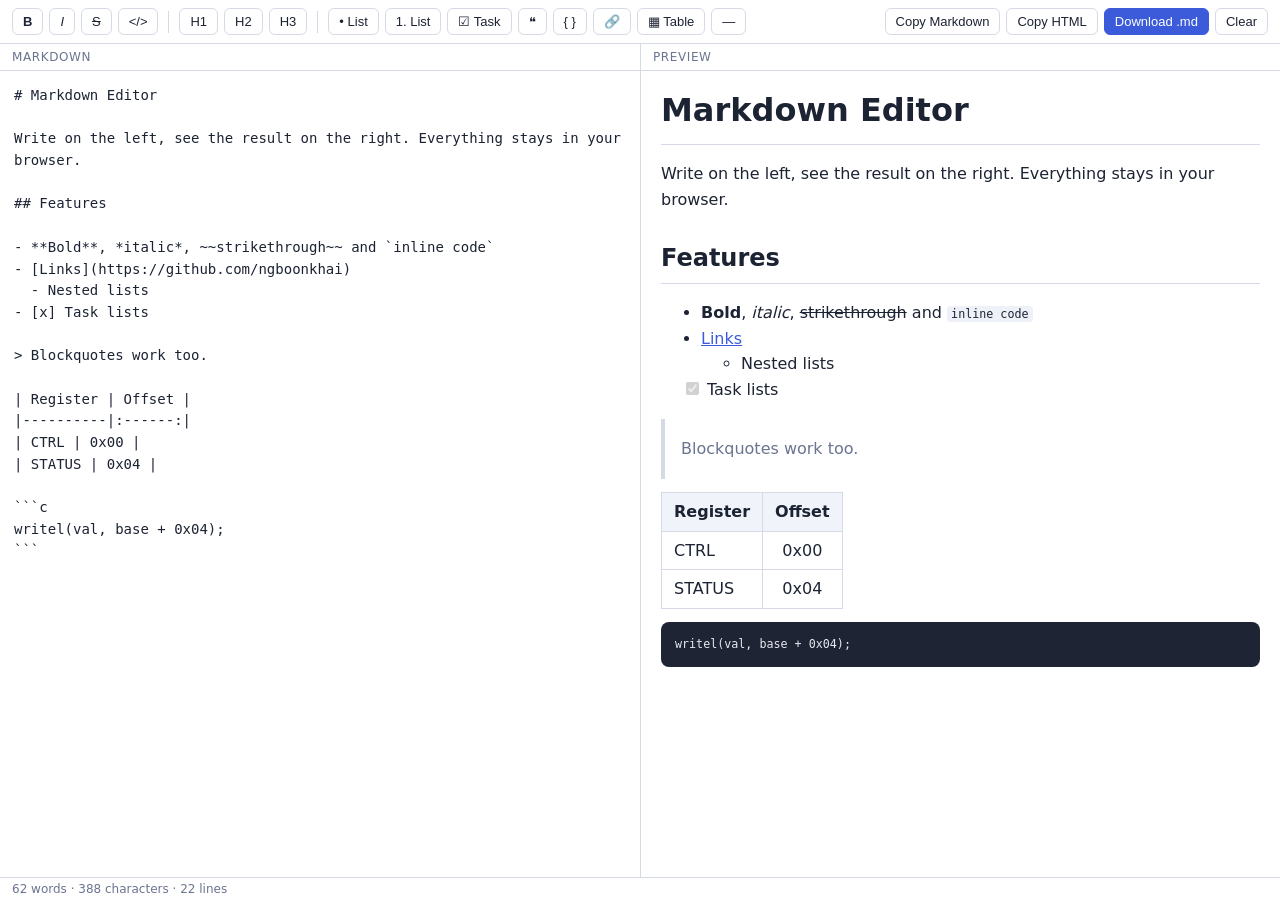
==== tools/markdown-editor/index.html @ b9c4b556 "Add Markdown Editor tool Add a browser-based Markdown editor with live preview as a new tool in the " ====
<!--
  MIT License
  Copyright (c) 2025 ngboonkhai
-->
<!DOCTYPE html>
<html lang="en">
<head>
<meta charset="UTF-8">
<meta name="viewport" content="width=device-width, initial-scale=1.0">
<title>Markdown Editor</title>
<style>
  :root { --bg:#f4f6fb; --panel:#fff; --border:#d5dae6; --accent:#3b5bdb; --text:#1c2333; --muted:#6b7490; }
  * { box-sizing: border-box; }
  html, body { height: 100%; margin: 0; }
  body { display: flex; flex-direction: column; background: var(--bg); color: var(--text);
         font-family: system-ui, -apple-system, "Segoe UI", Roboto, sans-serif; }
  .toolbar { display: flex; flex-wrap: wrap; gap: 6px; align-items: center; padding: 8px 12px;
             background: var(--panel); border-bottom: 1px solid var(--border); }
  .toolbar button { padding: 5px 10px; border: 1px solid var(--border); background: #fff; color: var(--text);
                    border-radius: 6px; cursor: pointer; font-size: 13px; }
  .toolbar button:hover { border-color: var(--accent); color: var(--accent); }
  .toolbar .sep { width: 1px; height: 22px; background: var(--border); margin: 0 4px; }
  .toolbar .spacer { flex: 1; }
  .toolbar .primary { background: var(--accent); color: #fff; border-color: var(--accent); }
  .toolbar .primary:hover { color: #fff; opacity: .9; }
  .panes { flex: 1; display: grid; grid-template-columns: 1fr 1fr; min-height: 0; }
  .pane { display: flex; flex-direction: column; min-height: 0; min-width: 0; }
  .pane + .pane { border-left: 1px solid var(--border); }
  .pane-title { padding: 6px 12px; font-size: 12px; text-transform: uppercase; letter-spacing: .05em;
                color: var(--muted); background: var(--panel); border-bottom: 1px solid var(--border); }
  textarea { flex: 1; width: 100%; border: 0; resize: none; padding: 14px; outline: none;
             font: 14px/1.55 ui-monospace, SFMono-Regular, Menlo, Consolas, monospace; background: #fff; color: var(--text);
             tab-size: 2; }
  #preview { flex: 1; overflow: auto; padding: 14px 20px; background: #fff; line-height: 1.6; overflow-wrap: anywhere; }
  #preview h1, #preview h2 { border-bottom: 1px solid var(--border); padding-bottom: .25em; }
  #preview h1, #preview h2, #preview h3, #preview h4, #preview h5, #preview h6 { margin: 1.1em 0 .5em; }
  #preview > :first-child { margin-top: 0; }
  #preview code { background: #eef1f8; padding: .1em .35em; border-radius: 4px; font-size: .9em; }
  #preview pre { background: #1e2433; color: #e6e9f2; padding: 12px 14px; border-radius: 8px; overflow: auto; }
  #preview pre code { background: none; padding: 0; color: inherit; }
  #preview blockquote { margin: .8em 0; padding: .1em 1em; border-left: 4px solid var(--border); color: var(--muted); }
  #preview table { border-collapse: collapse; margin: .8em 0; }
  #preview th, #preview td { border: 1px solid var(--border); padding: 6px 12px; }
  #preview th { background: #f0f3fa; }
  #preview img { max-width: 100%; }
  #preview hr { border: 0; border-top: 1px solid var(--border); margin: 1.2em 0; }
  #preview a { color: var(--accent); }
  #preview li.task { list-style: none; margin-left: -1.2em; }
  .status { padding: 4px 12px; font-size: 12px; color: var(--muted); background: var(--panel); border-top: 1px solid var(--border); }
  @media (max-width: 720px) {
    .panes { grid-template-columns: 1fr; grid-template-rows: 1fr 1fr; }
    .pane + .pane { border-left: 0; border-top: 1px solid var(--border); }
  }
</style>
</head>
<body>

<div class="toolbar">
  <button data-act="bold" title="Bold (Ctrl+B)"><b>B</b></button>
  <button data-act="italic" title="Italic (Ctrl+I)"><i>I</i></button>
  <button data-act="strike" title="Strikethrough"><s>S</s></button>
  <button data-act="code" title="Inline code">&lt;/&gt;</button>
  <span class="sep"></span>
  <button data-act="h1" title="Heading 1">H1</button>
  <button data-act="h2" title="Heading 2">H2</button>
  <button data-act="h3" title="Heading 3">H3</button>
  <span class="sep"></span>
  <button data-act="ul" title="Bullet list">• List</button>
  <button data-act="ol" title="Numbered list">1. List</button>
  <button data-act="task" title="Task list">☑ Task</button>
  <button data-act="quote" title="Quote">❝</button>
  <button data-act="codeblock" title="Code block">{ }</button>
  <button data-act="link" title="Link (Ctrl+K)">🔗</button>
  <button data-act="table" title="Insert table">▦ Table</button>
  <button data-act="hr" title="Horizontal rule">―</button>
  <span class="spacer"></span>
  <button id="copyMd">Copy Markdown</button>
  <button id="copyHtml">Copy HTML</button>
  <button id="download" class="primary">Download .md</button>
  <button id="clear">Clear</button>
</div>

<div class="panes">
  <div class="pane">
    <div class="pane-title">Markdown</div>
    <textarea id="editor" spellcheck="false" placeholder="Type or paste Markdown here…"></textarea>
  </div>
  <div class="pane">
    <div class="pane-title">Preview</div>
    <div id="preview"></div>
  </div>
</div>
<div class="status" id="status"></div>

<script>
(function () {
  const editor = document.getElementById('editor');
  const preview = document.getElementById('preview');
  const statusEl = document.getElementById('status');
  const STORE = 'mdEditorContent';

  const SAMPLE = [
    '# Markdown Editor', '',
    'Write on the left, see the result on the right. Everything stays in your browser.', '',
    '## Features', '',
    '- **Bold**, *italic*, ~~strikethrough~~ and `inline code`',
    '- [Links](https://github.com/ngboonkhai)',
    '  - Nested lists',
    '- [x] Task lists', '',
    '> Blockquotes work too.', '',
    '| Register | Offset |', '|----------|:------:|', '| CTRL | 0x00 |', '| STATUS | 0x04 |', '',
    '```c', 'writel(val, base + 0x04);', '```', ''
  ].join('\n');

  const esc = s => s.replace(/&/g, '&amp;').replace(/</g, '&lt;').replace(/>/g, '&gt;').replace(/"/g, '&quot;');
  const safeUrl = u => /^\s*(javascript|data|vbscript):/i.test(u) ? '#' : u;

  // Inline formatting: code spans are stashed first so their contents are not parsed.
  function inline(text) {
    const stash = [];
    text = text.replace(/(`+)([\s\S]*?[^`])\1(?!`)/g, (_, __, code) => {
      stash.push('<code>' + esc(code.trim()) + '</code>');
      return '\u0000' + (stash.length - 1) + '\u0000';
    });
    text = esc(text);
    text = text
      .replace(/!\[([^\]]*)\]\(([^)\s]+)(?:\s+&quot;(.*?)&quot;)?\)/g,
        (_, alt, src, t) => '<img src="' + safeUrl(src) + '" alt="' + alt + '"' + (t ? ' title="' + t + '"' : '') + '>')
      .replace(/\[([^\]]+)\]\(([^)\s]+)(?:\s+&quot;(.*?)&quot;)?\)/g,
        (_, label, href, t) => '<a href="' + safeUrl(href) + '" target="_blank" rel="noopener"' + (t ? ' title="' + t + '"' : '') + '>' + label + '</a>')
      .replace(/(^|[\s(])(https?:\/\/[^\s<)]+)/g, '$1<a href="$2" target="_blank" rel="noopener">$2</a>')
      .replace(/\*\*\*(.+?)\*\*\*/g, '<strong><em>$1</em></strong>')
      .replace(/\*\*(.+?)\*\*|__(.+?)__/g, (_, a, b) => '<strong>' + (a || b) + '</strong>')
      .replace(/\*(?!\s)(.+?)\*|(^|\W)_(?!\s)(.+?)_(?=\W|$)/g, (m, a, pre, b) => a ? '<em>' + a + '</em>' : pre + '<em>' + b + '</em>')
      .replace(/~~(.+?)~~/g, '<del>$1</del>')
      .replace(/ {2,}\n/g, '<br>\n');
    return text.replace(/\u0000(\d+)\u0000/g, (_, i) => stash[+i]);
  }

  const isBlockStart = l =>
    /^(#{1,6}\s|>|\s*([-*+]|\d+\.)\s|```|\s*([-*_]\s*){3,}$)/.test(l);

  function splitRow(row) {
    return row.trim().replace(/^\||\|$/g, '').split('|').map(c => c.trim());
  }

  function render(md) {
    const lines = md.replace(/\r\n?/g, '\n').split('\n');
    const out = [];
    let i = 0;

    function list(indent) {
      const first = lines[i].match(/^(\s*)([-*+]|\d+\.)\s+/);
      const ordered = /\d/.test(first[2]);
      let html = ordered ? '<ol>' : '<ul>';
      while (i < lines.length) {
        const m = lines[i].match(/^(\s*)([-*+]|\d+\.)\s+(.*)$/);
        if (!m) break;
        const ind = m[1].replace(/\t/g, '  ').length;
        if (ind < indent) break;
        if (ind > indent) { html = html.replace(/<\/li>$/, '') + list(ind) + '</li>'; continue; }
        let body = m[3];
        let cls = '';
        const t = body.match(/^\[([ xX])\]\s+(.*)$/);
        if (t) {
          cls = ' class="task"';
          body = '<input type="checkbox" disabled' + (t[1] !== ' ' ? ' checked' : '') + '> ' + inline(t[2]);
        } else body = inline(body);
        html += '<li' + cls + '>' + body + '</li>';
        i++;
      }
      return html + (ordered ? '</ol>' : '</ul>');
    }

    while (i < lines.length) {
      const line = lines[i];
      if (!line.trim()) { i++; continue; }

      const fence = line.match(/^```\s*([\w+-]*)/);
      if (fence) {
        const buf = [];
        i++;
        while (i < lines.length && !/^```\s*$/.test(lines[i])) buf.push(lines[i++]);
        i++;
        out.push('<pre><code' + (fence[1] ? ' class="language-' + esc(fence[1]) + '"' : '') + '>' + esc(buf.join('\n')) + '</code></pre>');
        continue;
      }
      const h = line.match(/^(#{1,6})\s+(.*?)\s*#*\s*$/);
      if (h) { out.push('<h' + h[1].length + '>' + inline(h[2]) + '</h' + h[1].length + '>'); i++; continue; }
      if (/^\s*([-*_]\s*){3,}$/.test(line)) { out.push('<hr>'); i++; continue; }
      if (/^>/.test(line)) {
        const buf = [];
        while (i < lines.length && /^>/.test(lines[i])) buf.push(lines[i++].replace(/^>\s?/, ''));
        out.push('<blockquote>' + render(buf.join('\n')) + '</blockquote>');
        continue;
      }
      if (/^\s*([-*+]|\d+\.)\s+/.test(line)) {
        out.push(list(line.match(/^(\s*)/)[1].replace(/\t/g, '  ').length));
        continue;
      }
      if (line.includes('|') && i + 1 < lines.length && /^\s*\|?\s*:?-+:?\s*(\|\s*:?-+:?\s*)*\|?\s*$/.test(lines[i + 1])) {
        const head = splitRow(line);
        const aligns = splitRow(lines[i + 1]).map(c => c.startsWith(':') && c.endsWith(':') ? 'center' : c.endsWith(':') ? 'right' : c.startsWith(':') ? 'left' : '');
        const al = n => aligns[n] ? ' style="text-align:' + aligns[n] + '"' : '';
        let t = '<table><thead><tr>' + head.map((c, n) => '<th' + al(n) + '>' + inline(c) + '</th>').join('') + '</tr></thead><tbody>';
        i += 2;
        while (i < lines.length && lines[i].trim() && lines[i].includes('|')) {
          t += '<tr>' + splitRow(lines[i++]).map((c, n) => '<td' + al(n) + '>' + inline(c) + '</td>').join('') + '</tr>';
        }
        out.push(t + '</tbody></table>');
        continue;
      }
      const buf = [];
      while (i < lines.length && lines[i].trim() && !(buf.length && isBlockStart(lines[i]))) buf.push(lines[i++]);
      out.push('<p>' + inline(buf.join('\n')) + '</p>');
    }
    return out.join('\n');
  }

  function update() {
    const md = editor.value;
    preview.innerHTML = render(md);
    const words = (md.trim().match(/\S+/g) || []).length;
    statusEl.textContent = words + ' words · ' + md.length + ' characters · ' + (md ? md.split('\n').length : 0) + ' lines';
    try { localStorage.setItem(STORE, md); } catch (e) { /* storage unavailable */ }
  }

  // ── Editing helpers ──
  function wrap(before, after, placeholder) {
    const s = editor.selectionStart, e = editor.selectionEnd;
    const sel = editor.value.slice(s, e) || placeholder;
    editor.setRangeText(before + sel + after, s, e, 'end');
    editor.setSelectionRange(s + before.length, s + before.length + sel.length);
  }

  function prefixLines(fn) {
    const v = editor.value;
    const s = v.lastIndexOf('\n', editor.selectionStart - 1) + 1;
    let e = v.indexOf('\n', editor.selectionEnd);
    if (e === -1) e = v.length;
    const block = v.slice(s, e).split('\n').map(fn).join('\n');
    editor.setRangeText(block, s, e, 'select');
  }

  const actions = {
    bold: () => wrap('**', '**', 'bold text'),
    italic: () => wrap('*', '*', 'italic text'),
    strike: () => wrap('~~', '~~', 'text'),
    code: () => wrap('`', '`', 'code'),
    h1: () => prefixLines(l => '# ' + l.replace(/^#+\s*/, '')),
    h2: () => prefixLines(l => '## ' + l.replace(/^#+\s*/, '')),
    h3: () => prefixLines(l => '### ' + l.replace(/^#+\s*/, '')),
    ul: () => prefixLines(l => '- ' + l),
    ol: () => { let n = 0; prefixLines(l => (++n) + '. ' + l); },
    task: () => prefixLines(l => '- [ ] ' + l),
    quote: () => prefixLines(l => '> ' + l),
    codeblock: () => wrap('```\n', '\n```', 'code'),
    link: () => wrap('[', '](https://)', 'link text'),
    hr: () => wrap('\n\n---\n\n', '', ''),
    table: () => wrap('\n| Column 1 | Column 2 |\n|----------|----------|\n| Cell     | Cell     |\n', '', '')
  };

  function flash(btn, text) {
    const old = btn.textContent;
    btn.textContent = text;
    setTimeout(() => { btn.textContent = old; }, 1200);
  }

  async function copy(text, btn) {
    try { await navigator.clipboard.writeText(text); }
    catch (e) {
      const ta = document.createElement('textarea');
      ta.value = text; document.body.appendChild(ta); ta.select();
      document.execCommand('copy'); ta.remove();
    }
    flash(btn, 'Copied ✓');
  }

  document.querySelector('.toolbar').addEventListener('click', e => {
    const b = e.target.closest('button[data-act]');
    if (!b) return;
    actions[b.dataset.act]();
    editor.focus();
    update();
  });

  document.getElementById('copyMd').addEventListener('click', e => copy(editor.value, e.currentTarget));
  document.getElementById('copyHtml').addEventListener('click', e => copy(preview.innerHTML, e.currentTarget));
  document.getElementById('clear').addEventListener('click', () => {
    if (editor.value && !confirm('Clear all content?')) return;
    editor.value = ''; update(); editor.focus();
  });
  document.getElementById('download').addEventListener('click', () => {
    const url = URL.createObjectURL(new Blob([editor.value], { type: 'text/markdown' }));
    const a = document.createElement('a');
    a.href = url; a.download = 'document.md';
    document.body.appendChild(a); a.click(); a.remove();
    URL.revokeObjectURL(url);
  });

  editor.addEventListener('input', update);
  editor.addEventListener('keydown', e => {
    if ((e.ctrlKey || e.metaKey) && !e.shiftKey && !e.altKey) {
      const map = { b: 'bold', i: 'italic', k: 'link' };
      if (map[e.key.toLowerCase()]) { e.preventDefault(); actions[map[e.key.toLowerCase()]](); update(); }
    } else if (e.key === 'Tab') {
      e.preventDefault();
      editor.setRangeText('  ', editor.selectionStart, editor.selectionEnd, 'end');
      update();
    }
  });

  let saved = null;
  try { saved = localStorage.getItem(STORE); } catch (e) { /* ignore */ }
  editor.value = saved !== null ? saved : SAMPLE;
  update();
})();
</script>
</body>
</html>
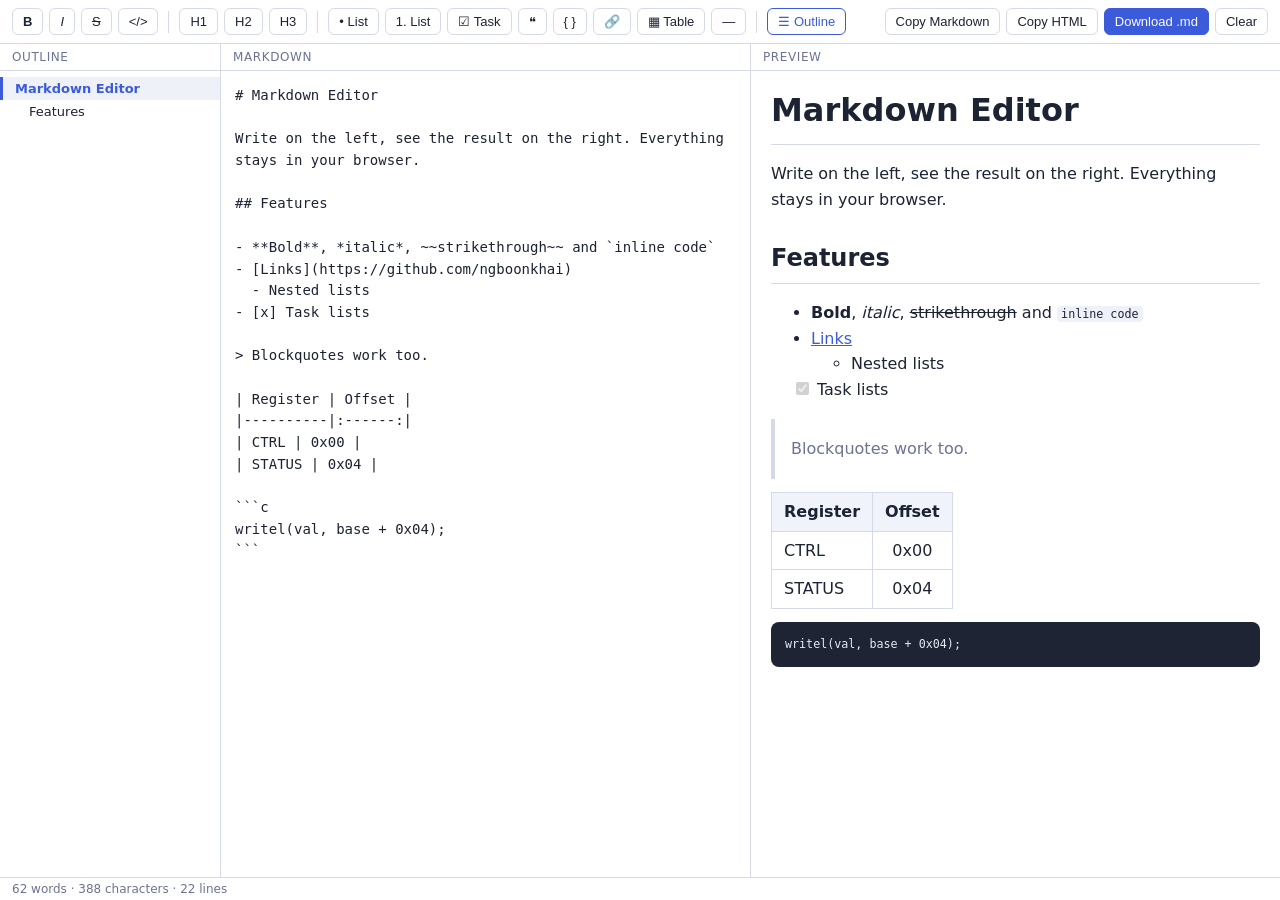
==== commit ae11d89b: "Add heading outline panel to Markdown Editor Add an Outline side panel inside the Markdown Editor to" ====
--- a/tools/markdown-editor/index.html
+++ b/tools/markdown-editor/index.html
@@ -23,7 +23,17 @@
   .toolbar .spacer { flex: 1; }
   .toolbar .primary { background: var(--accent); color: #fff; border-color: var(--accent); }
   .toolbar .primary:hover { color: #fff; opacity: .9; }
-  .panes { flex: 1; display: grid; grid-template-columns: 1fr 1fr; min-height: 0; }
+  .panes { flex: 1; display: grid; grid-template-columns: 220px 1fr 1fr; min-height: 0; }
+  .panes.no-outline { grid-template-columns: 1fr 1fr; }
+  .panes.no-outline #outlinePane { display: none; }
+  #outline { flex: 1; overflow: auto; padding: 6px 0; background: var(--panel); margin: 0; list-style: none; font-size: 13px; }
+  #outline li a { display: block; padding: 4px 12px; color: var(--text); text-decoration: none; cursor: pointer;
+                  white-space: nowrap; overflow: hidden; text-overflow: ellipsis; border-left: 3px solid transparent; }
+  #outline li a:hover { background: #eef1f8; }
+  #outline li a.active { border-left-color: var(--accent); background: #eef1f8; color: var(--accent); font-weight: 600; }
+  #outline li.lvl-1 a { font-weight: 600; }
+  #outline .empty { padding: 10px 12px; color: var(--muted); }
+  .toolbar button.on { border-color: var(--accent); color: var(--accent); }
   .pane { display: flex; flex-direction: column; min-height: 0; min-width: 0; }
   .pane + .pane { border-left: 1px solid var(--border); }
   .pane-title { padding: 6px 12px; font-size: 12px; text-transform: uppercase; letter-spacing: .05em;
@@ -48,7 +58,9 @@
   #preview li.task { list-style: none; margin-left: -1.2em; }
   .status { padding: 4px 12px; font-size: 12px; color: var(--muted); background: var(--panel); border-top: 1px solid var(--border); }
   @media (max-width: 720px) {
-    .panes { grid-template-columns: 1fr; grid-template-rows: 1fr 1fr; }
+    .panes, .panes.no-outline { grid-template-columns: 1fr; grid-template-rows: auto 1fr 1fr; }
+    .panes.no-outline { grid-template-rows: 1fr 1fr; }
+    #outlinePane { max-height: 140px; }
     .pane + .pane { border-left: 0; border-top: 1px solid var(--border); }
   }
 </style>
@@ -73,6 +85,8 @@
   <button data-act="link" title="Link (Ctrl+K)">🔗</button>
   <button data-act="table" title="Insert table">▦ Table</button>
   <button data-act="hr" title="Horizontal rule">―</button>
+  <span class="sep"></span>
+  <button id="toggleOutline" class="on" title="Show/hide outline">☰ Outline</button>
   <span class="spacer"></span>
   <button id="copyMd">Copy Markdown</button>
   <button id="copyHtml">Copy HTML</button>
@@ -80,7 +94,11 @@
   <button id="clear">Clear</button>
 </div>
 
-<div class="panes">
+<div class="panes" id="panes">
+  <div class="pane" id="outlinePane">
+    <div class="pane-title">Outline</div>
+    <ul id="outline"></ul>
+  </div>
   <div class="pane">
     <div class="pane-title">Markdown</div>
     <textarea id="editor" spellcheck="false" placeholder="Type or paste Markdown here…"></textarea>
@@ -144,7 +162,7 @@
     return row.trim().replace(/^\||\|$/g, '').split('|').map(c => c.trim());
   }
 
-  function render(md) {
+  function render(md, nested) {
     const lines = md.replace(/\r\n?/g, '\n').split('\n');
     const out = [];
     let i = 0;
@@ -186,12 +204,15 @@
         continue;
       }
       const h = line.match(/^(#{1,6})\s+(.*?)\s*#*\s*$/);
-      if (h) { out.push('<h' + h[1].length + '>' + inline(h[2]) + '</h' + h[1].length + '>'); i++; continue; }
+      if (h) {
+        out.push('<h' + h[1].length + (nested ? '' : ' data-line="' + i + '"') + '>' + inline(h[2]) + '</h' + h[1].length + '>');
+        i++; continue;
+      }
       if (/^\s*([-*_]\s*){3,}$/.test(line)) { out.push('<hr>'); i++; continue; }
       if (/^>/.test(line)) {
         const buf = [];
         while (i < lines.length && /^>/.test(lines[i])) buf.push(lines[i++].replace(/^>\s?/, ''));
-        out.push('<blockquote>' + render(buf.join('\n')) + '</blockquote>');
+        out.push('<blockquote>' + render(buf.join('\n'), true) + '</blockquote>');
         continue;
       }
       if (/^\s*([-*+]|\d+\.)\s+/.test(line)) {
@@ -217,9 +238,71 @@
     return out.join('\n');
   }
 
+  // ── Outline ──
+  const outline = document.getElementById('outline');
+  const panes = document.getElementById('panes');
+  let headings = [];
+
+  function buildOutline() {
+    headings = Array.from(preview.querySelectorAll('h1[data-line],h2[data-line],h3[data-line],h4[data-line],h5[data-line],h6[data-line]'));
+    outline.innerHTML = '';
+    if (!headings.length) {
+      outline.innerHTML = '<li class="empty">No headings yet. Start a line with # to add one.</li>';
+      return;
+    }
+    const min = Math.min(...headings.map(h => +h.tagName[1]));
+    headings.forEach((h, n) => {
+      const lvl = +h.tagName[1];
+      const li = document.createElement('li');
+      li.className = 'lvl-' + lvl;
+      const a = document.createElement('a');
+      a.textContent = h.textContent;
+      a.title = h.textContent;
+      a.dataset.idx = n;
+      a.style.paddingLeft = (12 + (lvl - min) * 14) + 'px';
+      li.appendChild(a);
+      outline.appendChild(li);
+    });
+    markActive();
+  }
+
+  function markActive() {
+    if (!headings.length) return;
+    const top = preview.getBoundingClientRect().top + 8;
+    let cur = 0;
+    headings.forEach((h, n) => { if (h.getBoundingClientRect().top <= top) cur = n; });
+    outline.querySelectorAll('a').forEach(a => a.classList.toggle('active', +a.dataset.idx === cur));
+  }
+
+  outline.addEventListener('click', e => {
+    const a = e.target.closest('a[data-idx]');
+    if (!a) return;
+    const h = headings[+a.dataset.idx];
+    if (!h) return;
+    preview.scrollTo({ top: preview.scrollTop + h.getBoundingClientRect().top - preview.getBoundingClientRect().top - 8, behavior: 'smooth' });
+
+    // Move the editor caret to the heading line and bring it into view.
+    const lines = editor.value.split('\n');
+    const line = +h.dataset.line;
+    const pos = lines.slice(0, line).reduce((n, l) => n + l.length + 1, 0);
+    editor.focus();
+    editor.setSelectionRange(pos, pos + lines[line].length);
+    const lh = parseFloat(getComputedStyle(editor).lineHeight) || 21;
+    editor.scrollTop = Math.max(0, line * lh - editor.clientHeight / 3);
+  });
+
+  preview.addEventListener('scroll', markActive);
+
+  const toggleOutline = document.getElementById('toggleOutline');
+  toggleOutline.addEventListener('click', () => {
+    const hidden = panes.classList.toggle('no-outline');
+    toggleOutline.classList.toggle('on', !hidden);
+  });
+
   function update() {
     const md = editor.value;
     preview.innerHTML = render(md);
+    buildOutline();
     const words = (md.trim().match(/\S+/g) || []).length;
     statusEl.textContent = words + ' words · ' + md.length + ' characters · ' + (md ? md.split('\n').length : 0) + ' lines';
     try { localStorage.setItem(STORE, md); } catch (e) { /* storage unavailable */ }
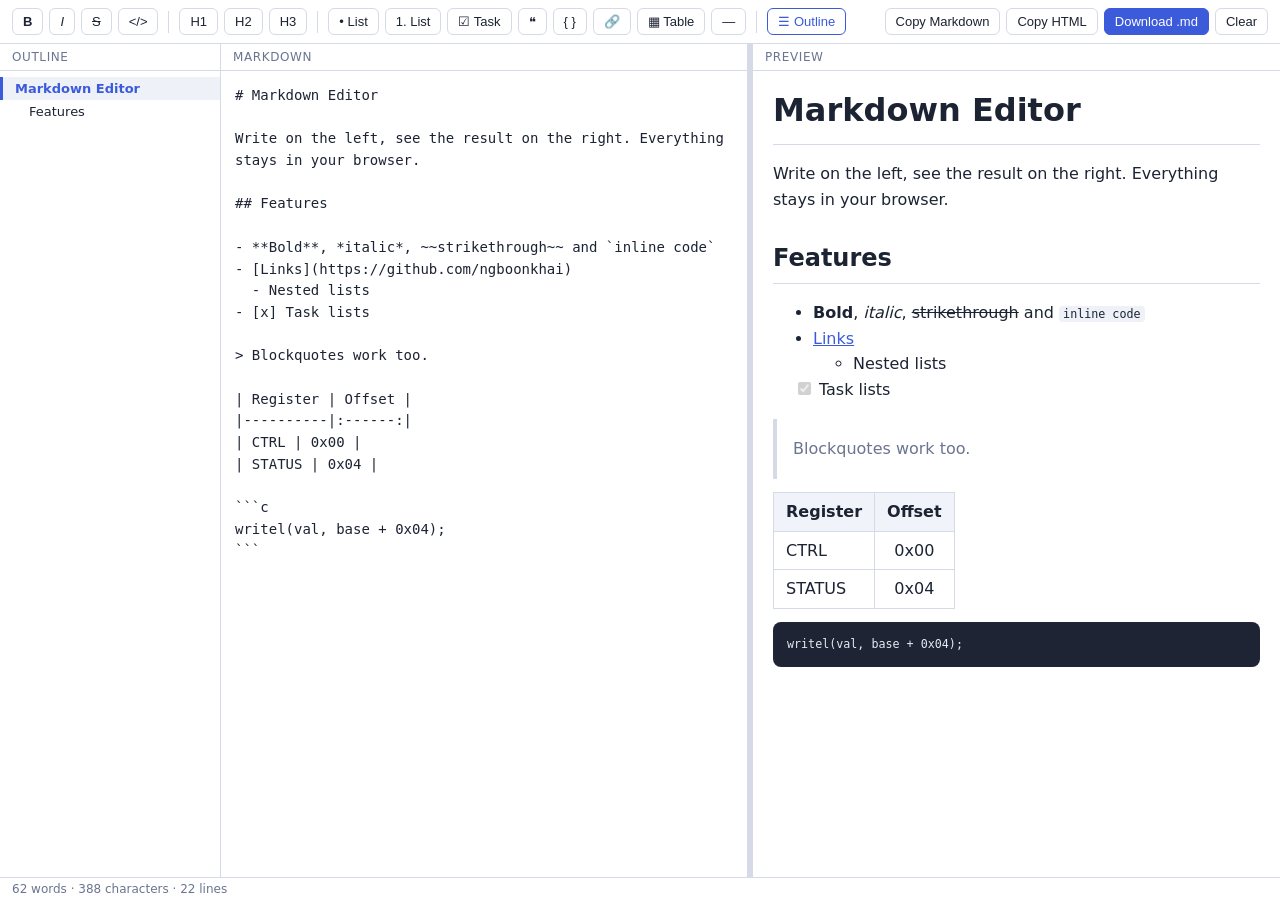
==== commit 0cd581f1: "Add resizable split to Markdown Editor Add a draggable divider between the Markdown and Preview pane" ====
--- a/tools/markdown-editor/index.html
+++ b/tools/markdown-editor/index.html
@@ -23,9 +23,15 @@
   .toolbar .spacer { flex: 1; }
   .toolbar .primary { background: var(--accent); color: #fff; border-color: var(--accent); }
   .toolbar .primary:hover { color: #fff; opacity: .9; }
-  .panes { flex: 1; display: grid; grid-template-columns: 220px 1fr 1fr; min-height: 0; }
-  .panes.no-outline { grid-template-columns: 1fr 1fr; }
-  .panes.no-outline #outlinePane { display: none; }
+  .panes { --ow: 220px; --lf: .5fr; --rf: .5fr; flex: 1; display: grid; min-height: 0;
+           grid-template-columns: var(--ow) minmax(0, var(--lf)) 6px minmax(0, var(--rf)); }
+  /* Hidden outline keeps its (zero-width) grid slot so the other columns do not shift. */
+  .panes.no-outline { --ow: 0px; }
+  .panes.no-outline #outlinePane { overflow: hidden; border: 0; }
+  .divider { background: var(--border); cursor: col-resize; touch-action: none; position: relative; }
+  .divider:hover, .divider.active { background: var(--accent); }
+  body.dragging { user-select: none; cursor: col-resize; }
+  body.dragging.vertical { cursor: row-resize; }
   #outline { flex: 1; overflow: auto; padding: 6px 0; background: var(--panel); margin: 0; list-style: none; font-size: 13px; }
   #outline li a { display: block; padding: 4px 12px; color: var(--text); text-decoration: none; cursor: pointer;
                   white-space: nowrap; overflow: hidden; text-overflow: ellipsis; border-left: 3px solid transparent; }
@@ -58,9 +64,10 @@
   #preview li.task { list-style: none; margin-left: -1.2em; }
   .status { padding: 4px 12px; font-size: 12px; color: var(--muted); background: var(--panel); border-top: 1px solid var(--border); }
   @media (max-width: 720px) {
-    .panes, .panes.no-outline { grid-template-columns: 1fr; grid-template-rows: auto 1fr 1fr; }
-    .panes.no-outline { grid-template-rows: 1fr 1fr; }
+    .panes { grid-template-columns: minmax(0, 1fr); grid-template-rows: auto minmax(0, var(--lf)) 6px minmax(0, var(--rf)); }
     #outlinePane { max-height: 140px; }
+    .panes.no-outline #outlinePane { max-height: 0; }
+    .divider { cursor: row-resize; }
     .pane + .pane { border-left: 0; border-top: 1px solid var(--border); }
   }
 </style>
@@ -103,6 +110,7 @@
     <div class="pane-title">Markdown</div>
     <textarea id="editor" spellcheck="false" placeholder="Type or paste Markdown here…"></textarea>
   </div>
+  <div class="divider" id="divider" role="separator" aria-orientation="vertical" title="Drag to resize"></div>
   <div class="pane">
     <div class="pane-title">Preview</div>
     <div id="preview"></div>
@@ -241,6 +249,7 @@
   // ── Outline ──
   const outline = document.getElementById('outline');
   const panes = document.getElementById('panes');
+  const outlinePane = document.getElementById('outlinePane');
   let headings = [];
 
   function buildOutline() {
@@ -298,6 +307,42 @@
     const hidden = panes.classList.toggle('no-outline');
     toggleOutline.classList.toggle('on', !hidden);
   });
+
+  // ── Resizable split between editor and preview ──
+  const divider = document.getElementById('divider');
+  const narrow = window.matchMedia('(max-width: 720px)');
+  const MIN_RATIO = 0.15; // keep both panes usable
+
+  function setRatio(ratio) {
+    ratio = Math.min(1 - MIN_RATIO, Math.max(MIN_RATIO, ratio));
+    panes.style.setProperty('--lf', ratio + 'fr');
+    panes.style.setProperty('--rf', (1 - ratio) + 'fr');
+  }
+
+  divider.addEventListener('pointerdown', e => {
+    divider.setPointerCapture(e.pointerId);
+    divider.classList.add('active');
+    document.body.classList.add('dragging');
+    document.body.classList.toggle('vertical', narrow.matches);
+  });
+  divider.addEventListener('pointermove', e => {
+    if (!divider.hasPointerCapture(e.pointerId)) return;
+    const box = panes.getBoundingClientRect();
+    const out = outlinePane.getBoundingClientRect();
+    if (narrow.matches) {
+      const avail = box.height - out.height - divider.offsetHeight;
+      setRatio((e.clientY - box.top - out.height - divider.offsetHeight / 2) / avail);
+    } else {
+      const avail = box.width - out.width - divider.offsetWidth;
+      setRatio((e.clientX - box.left - out.width - divider.offsetWidth / 2) / avail);
+    }
+  });
+  const endDrag = () => {
+    divider.classList.remove('active');
+    document.body.classList.remove('dragging', 'vertical');
+  };
+  divider.addEventListener('pointerup', endDrag);
+  divider.addEventListener('pointercancel', endDrag);
 
   function update() {
     const md = editor.value;
